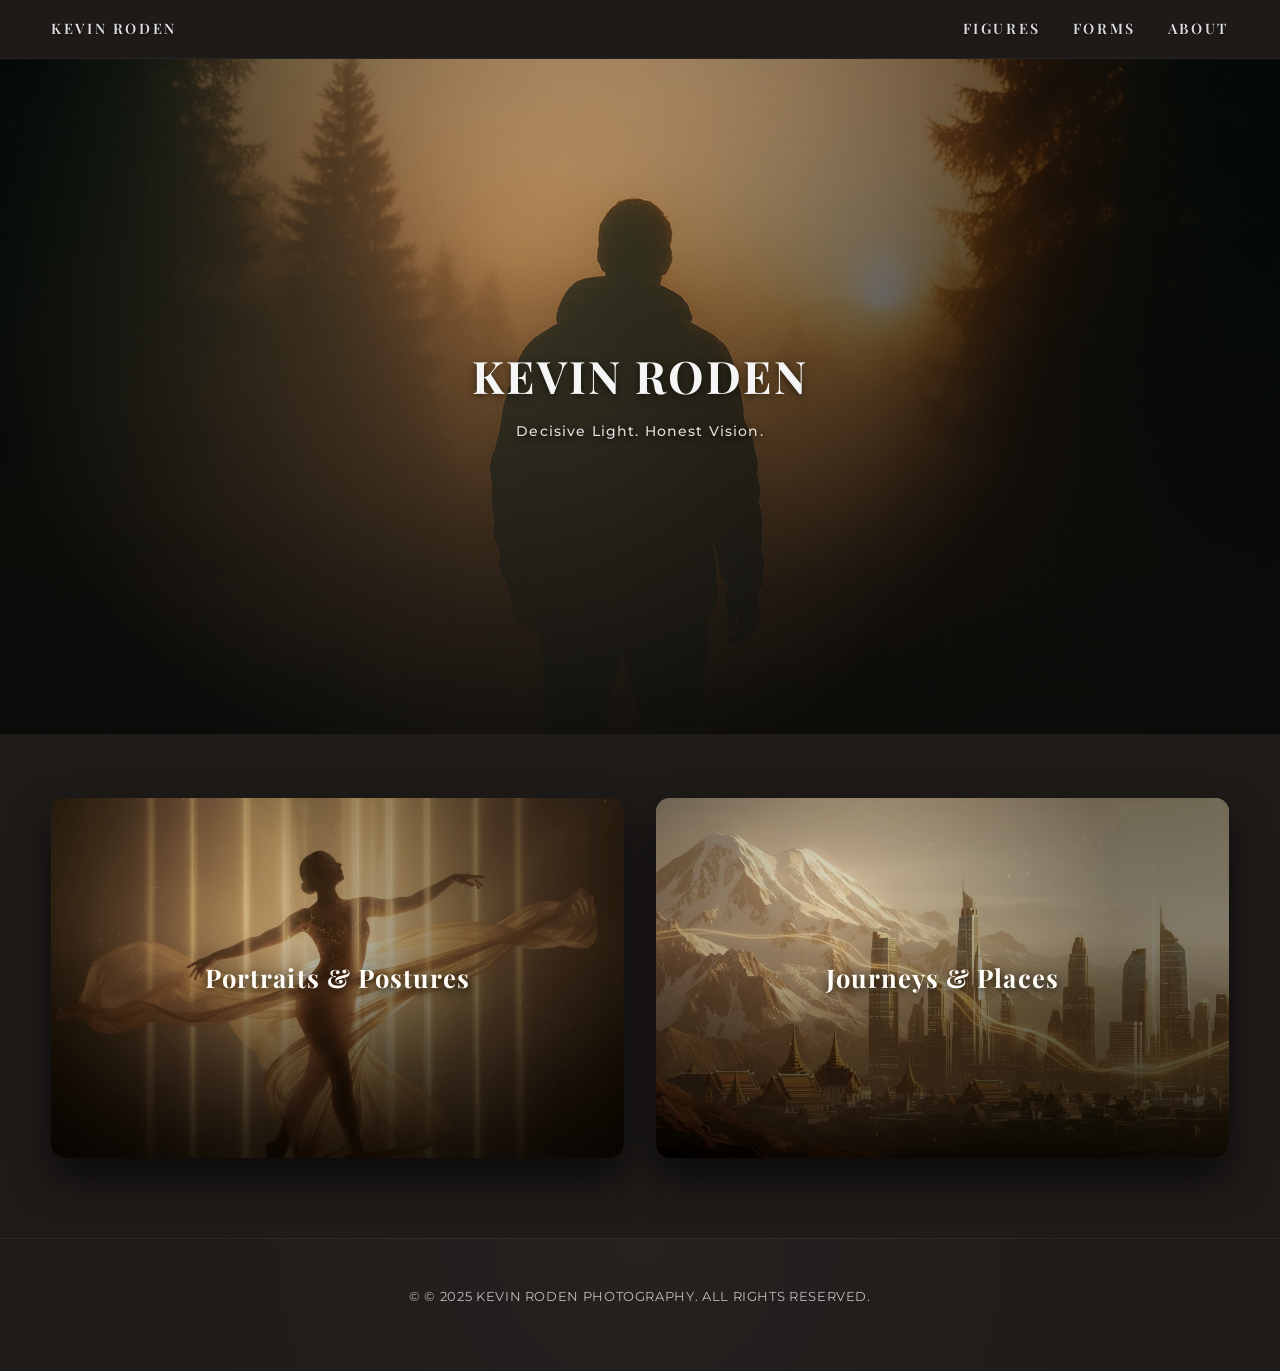
==== index.html @ a3bcec41 "reverted" ====
<!DOCTYPE html>
<html lang="en">
<head>
    <meta charset="UTF-8" />
    <meta name="viewport" content="width=device-width, initial-scale=1.0" />
    <title>Kevin Roden Photography</title>
    <link rel="stylesheet" href="style.css" />
</head>
<body>

    <!-- NAV -->
    <header class="main-nav">
        <div class="nav-logo">
            <a href="index.html">KEVIN RODEN</a>
        </div>
        <nav>
            <ul class="nav-links">
                <li><a href="models.html">Figures</a></li>
                <li><a href="nature.html">Forms</a></li>
                <li><a href="about.html">About</a></li>
            </ul>
        </nav>
    </header>

    <!-- HERO -->
    <section class="hero">
        <div class="hero-overlay"></div>
        <div class="hero-inner">
            <h1 class="hero-name">KEVIN RODEN</h1>
            <p class="hero-tagline">Decisive Light. Honest Vision.</p>
        </div>
    </section>

    <!-- PORTALS -->
    <section class="portals-section">
        <div class="container portals">

            <a href="models.html" class="portal-card" id="portal-models">
                <div class="portal-card-overlay"></div>
                <div class="portal-card-label">
                    <h2>Portraits & Postures</h2>
                </div>
            </a>

            <a href="nature.html" class="portal-card" id="portal-nature">
                <div class="portal-card-overlay"></div>
                <div class="portal-card-label">
                    <h2>Journeys & Places</h2>
                </div>
            </a>

        </div>
    </section>

    <!-- FOOTER -->
    <footer class="main-footer">
        <p>&copy; © 2025 Kevin Roden Photography. All Rights Reserved.</p>
    </footer>

    <script src="script.js"></script>

</body>
</html>
---- style.css ----
/* =============================
   Kevin Roden Portfolio
   Unified Cinematic Style (v5 restored)
   ============================= */

@import url('https://fonts.googleapis.com/css2?family=Playfair+Display:wght@600;700&family=Montserrat:wght@400;500&display=swap');

:root {
  --bg-page: #1e1b19;
  --bg-panel: rgba(30,27,25,0.85);

  --text-main: #f5f5f5;
  --text-dim: #bdbdbd;
  --text-soft: rgba(255,255,255,0.9);

  --accent-warm: #c3a36a;

  --radius-card: 12px;
  --radius-card-lg: 14px;
}

/* RESET */
* {
  margin: 0;
  padding: 0;
  box-sizing: border-box;
}

body {
  background: var(--bg-page);
  color: var(--text-main);
  font-family: 'Montserrat', system-ui, -apple-system, BlinkMacSystemFont, "Segoe UI", Roboto, "Helvetica Neue", Arial, sans-serif;
  line-height: 1.6;
  -webkit-font-smoothing: antialiased;
}

img {
  max-width: 100%;
  display: block;
}

.container {
  max-width: 1300px;
  margin: 0 auto;
  padding: 0 2rem;
}

/* =============================
   HEADER / NAVIGATION
   ============================= */

.main-nav {
  position: sticky;
  top: 0;
  z-index: 200;
  display: flex;
  justify-content: space-between;
  align-items: center;
  padding: 1rem clamp(1.5rem, 4vw, 5%);
  background: var(--bg-panel);
  backdrop-filter: blur(6px);
  border-bottom: 1px solid rgba(255,255,255,0.05);
}

/* shared nav font + hover underline */
.main-nav a {
  font-family: 'Playfair Display', serif;
  font-weight: 600;
  font-size: .9rem;
  letter-spacing: .18em;
  text-transform: uppercase;

  color: var(--text-main);
  text-decoration: none;
  position: relative;
  line-height: 1.2;

  text-shadow: 0 1px 2px rgba(0,0,0,0.6);
  transition: color .3s ease, opacity .3s ease;
}

/* brand */
.nav-logo a {
  opacity: 0.9;
}
.nav-logo a:hover {
  color: var(--accent-warm);
  opacity: 1;
}
.nav-logo a::after {
  content: '';
  position: absolute;
  left: 0;
  right: 0;
  bottom: -6px;
  height: 1px;
  background: var(--accent-warm);
  border-radius: 1px;
  transform: scaleX(0);
  transform-origin: center;
  transition: transform .25s ease;
}
.nav-logo a:hover::after {
  transform: scaleX(1);
}

/* nav links (right side) */
.nav-links {
  display: flex;
  list-style: none;
  gap: 2rem;
}
.nav-links a {
  opacity: 0.9;
}
.nav-links a:hover {
  color: var(--accent-warm);
  opacity: 1;
}
.nav-links a::after {
  content: '';
  position: absolute;
  left: 0;
  right: 0;
  bottom: -6px;
  height: 1px;
  background: var(--accent-warm);
  border-radius: 1px;
  transform: scaleX(0);
  transform-origin: center;
  transition: transform .25s ease;
}
.nav-links a:hover::after {
  transform: scaleX(1);
}

/* =============================
   PAGE HEADER TITLES (MODELS, NATURE, ABOUT)
   ============================= */

.page-header {
  margin-top: 2.5rem;
  margin-bottom: 1.2rem;
  text-align: center;
}

.page-header h1 {
  font-family: 'Playfair Display', serif;
  font-size: clamp(1.5rem, 2vw, 2rem);
  color: var(--text-soft);
  text-shadow: 0 1px 4px rgba(0, 0, 0, 0.6);
  letter-spacing: 0.08em;
  text-transform: uppercase;
  font-weight: 700;
  margin-bottom: 2rem;
  opacity: 0.95;
}

/* =============================
   HERO (front page top section)
   ============================= */

.hero {
  position: relative;
  min-height: 75vh;
  display: flex;
  align-items: center;
  justify-content: center;
  text-align: center;

  background: url('images/hero/hero-background.jpg') center/cover no-repeat;
  background-color: #000;
}

.hero-overlay {
  position: absolute;
  inset: 0;
  background:
    radial-gradient(circle at 40% 30%, rgba(255,200,130,0.18) 0%, rgba(0,0,0,0.55) 60%),
    linear-gradient(to bottom, rgba(0,0,0,0.1) 0%, rgba(30,27,25,0.8) 80%);
}

.hero-inner {
  position: relative;
  max-width: 90%;
  z-index: 2;
  display: flex;
  flex-direction: column;
  align-items: center;
  gap: 1.2rem;
  padding: 2rem;
}

.hero-name {
  font-family: 'Playfair Display', serif;
  font-size: clamp(2.5rem, 3.5vw, 4rem);
  font-weight: 700;
  line-height: 1.15;
  letter-spacing: .05em;
  text-transform: uppercase;
  color: var(--text-main);
  text-shadow: 0 2px 8px rgba(0,0,0,0.6);
}

.hero-tagline {
  font-family: 'Montserrat', system-ui, sans-serif;
  font-size: clamp(.9rem, 1vw, 1.05rem);
  color: rgba(255,255,255,0.85);
  font-weight: 500;
  letter-spacing: .08em;
  text-shadow: 0 2px 6px rgba(0,0,0,0.7);
  line-height: 1.5;
  max-width: 32ch;
  text-align: center;
}

/* =============================
   PORTALS on homepage
   ============================= */

.portals-section {
  padding: 4rem 0 5rem;
  background: var(--bg-page);
}

.portals {
  display: grid;
  grid-template-columns: repeat(auto-fit, minmax(min(500px,100%),1fr));
  gap: 2rem;
  max-width: 1300px;
  margin: 0 auto;
  padding: 0 clamp(1.5rem, 4vw, 5%);
}

.portal-card {
  position: relative;
  border-radius: var(--radius-card-lg);
  min-height: 360px;
  overflow: hidden;

  display: flex;
  align-items: center;
  justify-content: center;

  background-size: cover;
  background-position: center;
  box-shadow: 0 20px 40px rgba(0,0,0,0.6);

  transform-origin: center;
  transition: transform .3s ease, box-shadow .3s ease;
  text-decoration: none;
  color: var(--text-main);
}

.portal-card:hover {
  transform: scale(1.03);
  box-shadow: 0 30px 60px rgba(0,0,0,0.75);
}

.portal-card-overlay {
  position: absolute;
  inset: 0;
  background:
    radial-gradient(circle at 30% 30%, rgba(0,0,0,0) 0%, rgba(0,0,0,0.4) 60%),
    linear-gradient(to top, rgba(0,0,0,0.7) 0%, rgba(0,0,0,0.1) 60%);
  mix-blend-mode: multiply;
  pointer-events: none;
  transition: background .3s ease;
}
.portal-card:hover .portal-card-overlay {
  background:
    radial-gradient(circle at 30% 30%, rgba(0,0,0,0.1) 0%, rgba(0,0,0,0.5) 60%),
    linear-gradient(to top, rgba(0,0,0,0.75) 0%, rgba(0,0,0,0.15) 60%);
}

.portal-card-label {
  position: relative;
  z-index: 2;
  text-align: center;
  padding: 2rem;
  transform: translateY(0);
  transition: transform .3s ease;
}
.portal-card:hover .portal-card-label {
  transform: translateY(-4px);
}
.portal-card-label h2 {
  font-family: 'Playfair Display', serif;
  font-weight: 700;
  font-size: clamp(1.6rem, 2vw, 2.2rem);
  letter-spacing: .04em;
  color: #fff;
  text-shadow: 0 3px 10px rgba(0,0,0,0.8);
  line-height: 1.3;
}

/* specific portal backgrounds (home page cards) */
#portal-models {
  background-image: url('images/portals/portal-models.jpg');
  filter: brightness(0.95) contrast(1.05) sepia(0.08);
}
#portal-nature {
  background-image: url('images/portals/portal-nature.jpg');
  filter: brightness(0.95) contrast(1.05) sepia(0.08);
}

/* =============================
   PORTFOLIO GRID (Models / Nature pages)
   ============================= */

.portfolio-grid {
  display: grid;
  grid-template-columns: repeat(2, 1fr); /* lock 2 columns */
  gap: 2.5rem;
  padding: 0 clamp(1.5rem, 4vw, 5%) 5rem;
  max-width: 1400px;
  margin: 0 auto;
}

.grid-item {
  position: relative;
  aspect-ratio: 4 / 3;
  background-size: cover;
  background-position: center;
  border-radius: var(--radius-card);
  overflow: hidden;

  box-shadow: 0 20px 40px rgba(0,0,0,0.6);
  transition: transform .4s ease, box-shadow .4s ease;
  cursor: pointer;
}
.grid-item:hover {
  transform: scale(1.03);
  box-shadow: 0 30px 60px rgba(0,0,0,0.75);
}

/* bottom gradient overlay for text readability */
.grid-item::after {
  content: "";
  position: absolute;
  inset: 0;
  background: linear-gradient(
    to top,
    rgba(0,0,0,0.75) 0%,
    rgba(0,0,0,0) 65%
  );
  opacity: 0.9;
  transition: opacity .3s ease;
  pointer-events: none;
}
.grid-item:hover::after {
  opacity: 0.7;
}

.grid-item-title {
  position: absolute;
  bottom: 0;
  left: 0;
  width: 100%;
  padding: 1.25rem 1.2rem;
  z-index: 2;
  pointer-events: none;
}

/* main line (name / place) */
.grid-item-title h3 {
  font-family: 'Playfair Display', serif;
  font-weight: 600;
  font-size: 1.15rem;
  line-height: 1.4;
  color: var(--text-soft);
  text-shadow: 0 2px 6px rgba(0,0,0,0.8);
  letter-spacing: .02em;
  margin: 0 0 0.25rem;
}

/* subtitle line */
.grid-item-title h3 span {
  display: block;
  font-family: 'Montserrat', system-ui, sans-serif;
  font-weight: 400;
  font-size: .95rem;
  line-height: 1.4;
  color: rgba(255,255,255,0.9);
  text-shadow: 0 2px 6px rgba(0,0,0,0.8);
  letter-spacing: .02em;
  opacity: 0.9;
}

/* =============================
   ABOUT PAGE LAYOUT
   ============================= */

.about-content {
  display: grid;
  grid-template-columns: 1fr 1fr;
  align-items: flex-start;
  gap: 2rem 3rem;
  max-width: 1100px;
  margin: 0 auto;
  padding: 0 clamp(1.5rem, 4vw, 5%) 3rem;
}

.about-image img {
  width: 100%;
  height: auto;
  border-radius: 10px;
  border: 6px solid rgba(255,255,255,0.05);
  box-shadow: 0 20px 40px rgba(0,0,0,0.7);
  background-color: #2a2725;
  object-fit: cover;
}

.about-text h2 {
  font-family: 'Playfair Display', serif;
  color: var(--accent-warm);
  font-weight: 700;
  margin-bottom: 1rem;
  font-size: clamp(1.8rem, 2vw, 2.3rem);
  text-transform: uppercase;
  letter-spacing: 0.03em;
  text-shadow: 0 2px 6px rgba(0,0,0,0.6);
  line-height: 1.25;
}

.about-text p {
  color: var(--text-dim);
  font-size: 1rem;
  line-height: 1.7;
  max-width: 90%;
  margin-bottom: 1.2rem;
  font-family: 'Montserrat', system-ui, sans-serif;
}

/* =============================
   LIGHTBOX VIEWER
   ============================= */

.lightbox {
  position: fixed;
  inset: 0;
  background: rgba(0,0,0,0.9);
  display: none;
  place-items: center;
  z-index: 1000;
  overflow: hidden;
  user-select: none;
}
.lightbox.open {
  display: grid;
}

.lightbox-close {
  position: absolute;
  top: 20px;
  right: 24px;
  color: #fff;
  font-size: 2.2rem;
  line-height: 1;
  cursor: pointer;
  text-shadow: 0 0 10px rgba(0,0,0,0.8);
  user-select: none;
  z-index: 1100;
  font-family: system-ui, -apple-system, BlinkMacSystemFont, "Segoe UI", Roboto, sans-serif;
}

.lightbox-arrow {
  position: absolute;
  top: 50%;
  transform: translateY(-50%);
  color: #fff;
  background: rgba(0,0,0,0.4);
  padding: 0.5rem 0.75rem;
  border-radius: 6px;
  font-size: 2rem;
  line-height: 1;
  cursor: pointer;
  text-shadow: 0 0 10px rgba(0,0,0,0.8);
  user-select: none;
  z-index: 1100;

  display: flex;
  align-items: center;
  justify-content: center;
  transition: background .2s ease;
}
.lightbox-arrow:hover {
  background: rgba(0,0,0,0.6);
}
.lightbox-arrow-left { left: 20px; }
.lightbox-arrow-right { right: 20px; }
.lightbox-arrow.hidden {
  display: none !important;
}

.lightbox-inner {
  position: relative;
  width: 92vw;
  height: 88vh;
  overflow: hidden;
  border-radius: 8px;
  box-shadow: 0 20px 60px rgba(0,0,0,0.8);
  cursor: zoom-in;
}
.lightbox-inner.zoomed {
  cursor: grab;
}

.lightbox-img {
  width: 100%;
  height: 100%;
  object-fit: contain;
  transform-origin: center center;
  will-change: transform;
  transition: transform .2s ease;
  user-select: none;
  -webkit-user-drag: none;
  pointer-events: none;
}

/* =============================
   FOOTER
   ============================= */

.main-footer {
  text-align: center;
  padding: 3rem 1rem 4rem;
  color: var(--text-dim);
  font-size: .8rem;
  border-top: 1px solid rgba(255,255,255,0.05);
  background:
    radial-gradient(
      circle at 50% 0%,
      rgba(255,255,255,0.03) 0%,
      rgba(0,0,0,0) 70%
    );
  letter-spacing: .05em;
  text-transform: uppercase;
  font-family: 'Montserrat', system-ui, sans-serif;
}

/* =============================
   RESPONSIVE
   ============================= */

@media (max-width: 900px) {

  /* about page becomes single column */
  .about-content {
    grid-template-columns: 1fr;
    text-align: center;
    padding: 2rem 1rem 3rem;
  }

  .about-text p {
    max-width: 100%;
    margin-left: auto;
    margin-right: auto;
  }

  .about-image img {
    max-width: 400px;
    margin: 0 auto;
  }

  /* gallery grid collapses to 1 column */
  .portfolio-grid {
    grid-template-columns: 1fr;
    padding-bottom: 4rem;
  }
}

/* =========================================
   MOBILE NAV REFORMAT FOR VERY NARROW VIEWPORTS
   (iPhone SE, etc.)
   ========================================= */

@media (max-width: 480px) {

  /* The header bar becomes taller and stacks content */
  .main-nav {
    flex-direction: column;
    align-items: center;
    gap: 0.75rem;

    padding: 1rem 1rem 0.75rem;
    text-align: center;
  }

  /* Brand line sits on top, full width, centered */
  .nav-logo a {
    font-size: 0.9rem;           /* slightly smaller */
    letter-spacing: 0.14em;      /* still elegant but tighter */
    line-height: 1.3;
    display: block;
    text-align: center;
  }

  /* The menu links become a horizontal row,
     BUT that row sits under the logo, centered,
     and can wrap to two lines if it's too tight. */
  .nav-links {
    width: 100%;
    flex-wrap: wrap;
    justify-content: center;
    gap: 1rem 1.5rem;    /* row-gap col-gap */
    padding: 0;
    margin: 0;

    border-top: 1px solid rgba(255,255,255,0.08);
    padding-top: 0.75rem;
  }

  .nav-links li {
    list-style: none;
  }

  .nav-links a {
    font-size: 0.8rem;
    letter-spacing: 0.12em;
    line-height: 1.4;
    display: block;
    text-align: center;
    white-space: nowrap;
  }
}

/* =============================
   LIGHTBOX PROTECTION ADD-ONS
   ============================= */

/* Transparent layer above the image:
   - blocks drag
   - blocks right-click on img itself
   - blocks long-press save on mobile */
.protect-layer {
  position: absolute;
  inset: 0;
  background: transparent;
  pointer-events: auto;
  user-select: none;
  /* leave cursor control to .lightbox-inner */
}

/* Credit / ownership message */
.lightbox-credit {
  position: absolute;
  left: 1rem;
  bottom: 1rem;
  font-family: 'Montserrat', system-ui, sans-serif;
  font-size: 0.7rem;
  letter-spacing: 0.08em;
  line-height: 1.4;
  color: rgba(255,255,255,0.6);
  text-shadow: 0 2px 6px rgba(0,0,0,0.8);
  user-select: none;
  pointer-events: none;
}

@media (max-width: 480px) {
  .lightbox-credit {
    font-size: 0.6rem;
    left: 0.75rem;
    bottom: 0.75rem;
  }
}

/* Reinforce interaction lock on the displayed image */
.lightbox-img {
  pointer-events: none;       /* can't click / drag img itself */
  user-select: none;
  -webkit-user-drag: none;
}

/* ============================================
   WATERMARK POSITION / RESPONSIVE CREDIT
   ============================================ */

/* default (landscape / wide) */
.lightbox-credit {
  position: absolute;
  left: 50%;
  bottom: 3%;
  transform: translateX(-50%);
  color: rgba(255,255,255,0.7);
  font-family: 'Montserrat', system-ui, sans-serif;
  font-size: 0.7rem;
  text-transform: uppercase;
  letter-spacing: 0.15em;
  line-height: 1.4;
  text-shadow: 0 2px 8px rgba(0,0,0,0.8);

  pointer-events: none;
  user-select: none;
  white-space: nowrap;
  transition: all 0.3s ease;
  z-index: 1200; /* stay above image */
}

/* tweak size for very small screens */
@media (max-width: 480px) {
  .lightbox-credit {
    font-size: 0.6rem;
    bottom: 4%;
    letter-spacing: 0.12em;
  }
}

/* portrait mode:
   we add .portrait dynamically via JS to BOTH the img and the credit.
   When .portrait is present on .lightbox-credit, we center it vertically.
*/
.lightbox-credit.portrait {
  /* portrait uses the same placement as default */
  bottom: 3%;
  top: auto;
  transform: translateX(-50%);
}
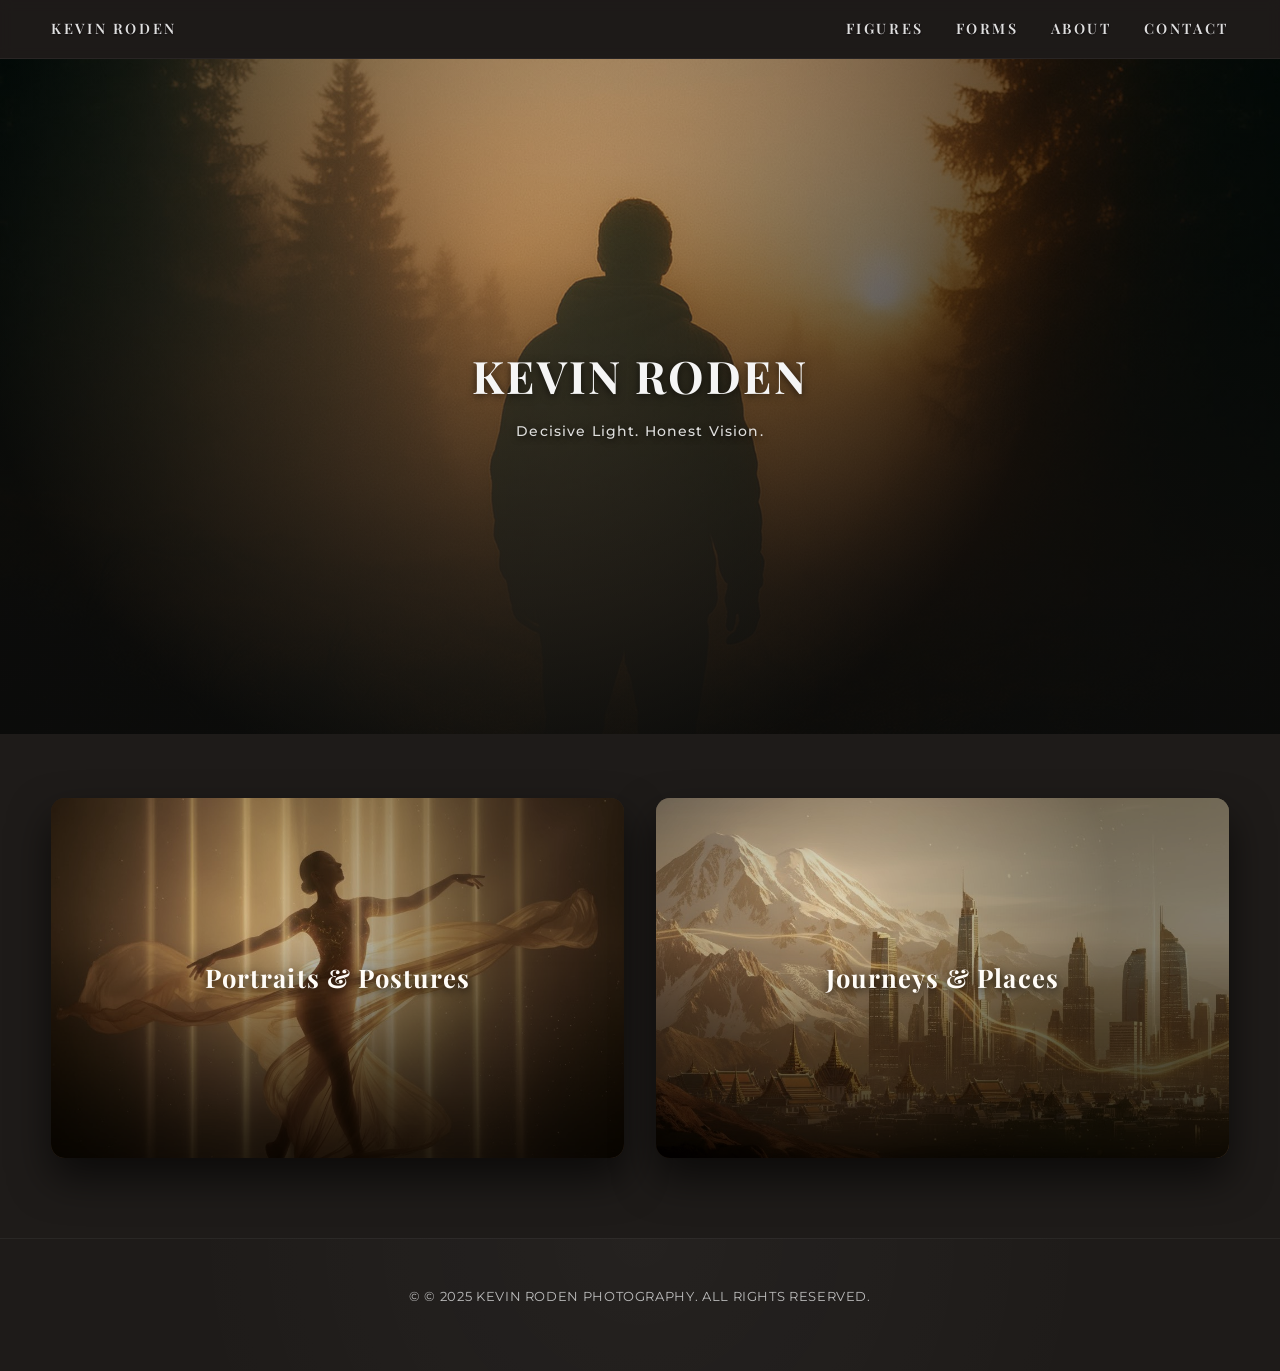
==== commit 2d49e401: "contact page added" ====
--- a/index.html
+++ b/index.html
@@ -4,25 +4,25 @@
     <meta charset="UTF-8" />
     <meta name="viewport" content="width=device-width, initial-scale=1.0" />
     <title>Kevin Roden Photography</title>
+    <link rel="shortcut icon" href="favicon.ico" type="image/x-icon">
     <link rel="stylesheet" href="style.css" />
 </head>
 <body>
 
-    <!-- NAV -->
     <header class="main-nav">
         <div class="nav-logo">
-            <a href="index.html">KEVIN RODEN</a>
+            <a href="index.html" class="nav-link-style">KEVIN RODEN</a>
         </div>
         <nav>
             <ul class="nav-links">
-                <li><a href="models.html">Figures</a></li>
-                <li><a href="nature.html">Forms</a></li>
-                <li><a href="about.html">About</a></li>
+                <li><a href="gallery.html?page=figures" class="nav-link-style">Figures</a></li>
+                <li><a href="gallery.html?page=forms" class="nav-link-style">Forms</a></li>
+                <li><a href="about.html" class="nav-link-style">About</a></li>
+                <li><a href="contact.html" class="nav-link-style">Contact</a></li>
             </ul>
         </nav>
     </header>
 
-    <!-- HERO -->
     <section class="hero">
         <div class="hero-overlay"></div>
         <div class="hero-inner">
@@ -31,18 +31,17 @@
         </div>
     </section>
 
-    <!-- PORTALS -->
     <section class="portals-section">
         <div class="container portals">
 
-            <a href="models.html" class="portal-card" id="portal-models">
+            <a href="gallery.html?page=figures" class="portal-card" id="portal-models">
                 <div class="portal-card-overlay"></div>
                 <div class="portal-card-label">
                     <h2>Portraits & Postures</h2>
                 </div>
             </a>
 
-            <a href="nature.html" class="portal-card" id="portal-nature">
+            <a href="gallery.html?page=forms" class="portal-card" id="portal-nature">
                 <div class="portal-card-overlay"></div>
                 <div class="portal-card-label">
                     <h2>Journeys & Places</h2>
@@ -52,12 +51,10 @@
         </div>
     </section>
 
-    <!-- FOOTER -->
     <footer class="main-footer">
         <p>&copy; © 2025 Kevin Roden Photography. All Rights Reserved.</p>
     </footer>
 
-    <script src="script.js"></script>
-
+    <script src="lightbox-core.js" defer></script>
 </body>
 </html>
--- a/style.css
+++ b/style.css
@@ -62,77 +62,16 @@
   border-bottom: 1px solid rgba(255,255,255,0.05);
 }
 
-/* shared nav font + hover underline */
-.main-nav a {
-  font-family: 'Playfair Display', serif;
-  font-weight: 600;
-  font-size: .9rem;
-  letter-spacing: .18em;
-  text-transform: uppercase;
-
-  color: var(--text-main);
-  text-decoration: none;
-  position: relative;
-  line-height: 1.2;
-
-  text-shadow: 0 1px 2px rgba(0,0,0,0.6);
-  transition: color .3s ease, opacity .3s ease;
-}
-
-/* brand */
-.nav-logo a {
-  opacity: 0.9;
-}
-.nav-logo a:hover {
-  color: var(--accent-warm);
-  opacity: 1;
-}
-.nav-logo a::after {
-  content: '';
-  position: absolute;
-  left: 0;
-  right: 0;
-  bottom: -6px;
-  height: 1px;
-  background: var(--accent-warm);
-  border-radius: 1px;
-  transform: scaleX(0);
-  transform-origin: center;
-  transition: transform .25s ease;
-}
-.nav-logo a:hover::after {
-  transform: scaleX(1);
-}
-
-/* nav links (right side) */
+/* Structural rules for nav links */
 .nav-links {
   display: flex;
   list-style: none;
   gap: 2rem;
 }
-.nav-links a {
-  opacity: 0.9;
-}
-.nav-links a:hover {
-  color: var(--accent-warm);
-  opacity: 1;
-}
-.nav-links a::after {
-  content: '';
-  position: absolute;
-  left: 0;
-  right: 0;
-  bottom: -6px;
-  height: 1px;
-  background: var(--accent-warm);
-  border-radius: 1px;
-  transform: scaleX(0);
-  transform-origin: center;
-  transition: transform .25s ease;
-}
-.nav-links a:hover::after {
-  transform: scaleX(1);
-}
+
+/* All link styles are now controlled by 
+   .nav-link-style at the bottom of this file.
+*/
 
 /* =============================
    PAGE HEADER TITLES (MODELS, NATURE, ABOUT)
@@ -328,6 +267,9 @@
   box-shadow: 0 20px 40px rgba(0,0,0,0.6);
   transition: transform .4s ease, box-shadow .4s ease;
   cursor: pointer;
+  opacity: 0; /* Start hidden */
+  animation: fadeIn 0.6s ease forwards;
+  animation-delay: 0.1s;
 }
 .grid-item:hover {
   transform: scale(1.03);
@@ -430,6 +372,89 @@
   max-width: 90%;
   margin-bottom: 1.2rem;
   font-family: 'Montserrat', system-ui, sans-serif;
+}
+
+/* =============================
+   CONTACT PAGE & LINKS
+   ============================= */
+
+/* Style for the "please get in touch" link on the About page */
+.contact-link {
+  color: var(--accent-warm);
+  text-decoration: none;
+  font-weight: 500;
+  border-bottom: 1px solid var(--accent-warm);
+  transition: all .3s ease;
+}
+
+.contact-link:hover {
+  background: var(--accent-warm);
+  color: var(--bg-page);
+  border-bottom-color: transparent;
+  padding: 0.1rem 0.25rem;
+  border-radius: 4px;
+}
+
+.contact-form-container {
+  max-width: 700px; /* Constrain form width */
+  margin: 0 auto;
+  padding: 0 1rem 5rem;
+}
+
+.contact-intro {
+  text-align: center;
+  color: var(--text-dim);
+  font-size: 1rem;
+  line-height: 1.7;
+  margin-bottom: 2rem;
+}
+
+.form-group {
+  margin-bottom: 1.5rem;
+}
+
+.form-group label {
+  display: block;
+  font-family: 'Playfair Display', serif;
+  font-weight: 600;
+  font-size: .9rem;
+  letter-spacing: .18em;
+  text-transform: uppercase;
+  color: var(--text-dim);
+  margin-bottom: 0.5rem;
+  opacity: 0.9;
+}
+
+.form-group input,
+.form-group textarea {
+  width: 100%;
+  padding: 0.75rem 1rem;
+  border: 1px solid rgba(255,255,255,0.15);
+  background: rgba(0,0,0,0.2);
+  border-radius: 6px;
+  
+  font-family: 'Montserrat', system-ui, sans-serif;
+  font-size: 1rem;
+  color: var(--text-main);
+  transition: all .3s ease;
+}
+
+.form-group input:focus,
+.form-group textarea:focus {
+  outline: none;
+  border-color: var(--accent-warm);
+  background: var(--bg-page);
+  box-shadow: 0 0 15px rgba(195, 163, 106, 0.2);
+}
+
+.form-group textarea {
+  resize: vertical; /* Allow vertical resize only */
+}
+
+/* Center the submit button */
+.form-group-submit {
+  text-align: center;
+  margin-top: 2rem;
 }
 
 /* =============================
@@ -716,3 +741,150 @@
   top: auto;
   transform: translateX(-50%);
 }
+
+/* =============================
+   LOAD MORE BUTTON (Container only)
+   ============================= */
+
+.load-more-container {
+  text-align: center;
+  padding: 1rem 0 5rem; /* Container still provides spacing */
+}
+
+/* Button is styled by .nav-link-style 
+*/
+
+
+/* =============================
+   ANIMATIONS
+   ============================= */
+
+@keyframes fadeIn {
+  from {
+    opacity: 0;
+    transform: translateY(15px); /* Start slightly lower */
+  }
+  to {
+    opacity: 1;
+    transform: translateY(0);
+  }
+}
+
+/* =============================
+   GRID LOADER
+   ============================= */
+.grid-loader {
+  text-align: center;
+  /* Make sure it spans both columns */
+  grid-column: 1 / -1; 
+  
+  font-family: 'Playfair Display', serif;
+  font-weight: 600;
+  font-size: .9rem;
+  letter-spacing: .18em;
+  text-transform: uppercase;
+  color: var(--text-dim);
+  opacity: 0.8;
+  
+  /* --- REVISED FIX FOR JUMP --- */
+  min-height: 70vh;
+  display: grid;
+  place-items: center;
+}
+
+/* =============================
+   REUSABLE NAVIGATION LINK STYLE
+   ============================= */
+
+.nav-link-style {
+  /* --- Base font and layout --- */
+  font-family: 'Playfair Display', serif;
+  font-weight: 600;
+  font-size: .9rem;
+  letter-spacing: .18em;
+  text-transform: uppercase;
+  color: var(--text-main);
+  text-decoration: none;
+  position: relative;
+  line-height: 1.2;
+  text-shadow: 0 1px 2px rgba(0,0,0,0.6);
+  opacity: 0.9;
+  
+  /* --- Resets for <button> elements --- */
+  background: transparent;
+  border: none;
+  cursor: pointer;
+  padding: 0; /* Base padding reset */
+  
+  /* --- Transitions --- */
+  transition: color .3s ease, opacity .3s ease;
+}
+
+/* --- Underline --- */
+.nav-link-style::after {
+  content: '';
+  position: absolute;
+  left: 0;
+  right: 0;
+  bottom: -6px; /* Sits 6px below the text */
+  height: 1px;
+  background: var(--accent-warm);
+  border-radius: 1px;
+  transform: scaleX(0);
+  transform-origin: center;
+  transition: transform .25s ease;
+}
+
+/* --- Hover State --- */
+.nav-link-style:hover {
+  color: var(--accent-warm);
+  opacity: 1;
+}
+
+/* --- Underline on Hover --- */
+.nav-link-style:hover::after {
+  transform: scaleX(1);
+}
+
+/* --- Disabled State (for "Loading...") --- */
+.nav-link-style:disabled {
+  color: #555;
+  opacity: 0.5;
+  cursor: wait;
+}
+.nav-link-style:disabled:hover {
+  color: #555;
+  opacity: 0.5;
+}
+.nav-link-style:disabled:hover::after {
+  transform: scaleX(0); /* No underline on disabled hover */
+}
+/* =============================
+   SUCCESS PAGE (Thank You)
+   ============================= */
+.success-message {
+  max-width: 600px;
+  margin: 0 auto;
+  padding: 0 1rem 5rem;
+  text-align: center;
+}
+
+.success-message p {
+  color: var(--text-dim);
+  font-size: 1.1rem;
+  line-height: 1.7;
+  margin-bottom: 1.2rem;
+  font-family: 'Montserrat', system-ui, sans-serif;
+}
+
+.success-message .redirect-notice {
+  font-size: 0.9rem;
+  opacity: 0.7;
+  margin-top: 2rem;
+  margin-bottom: 1rem;
+}
+
+/* We can reuse the .contact-link style from the About page */
+.success-message .contact-link {
+  font-size: 1rem;
+}
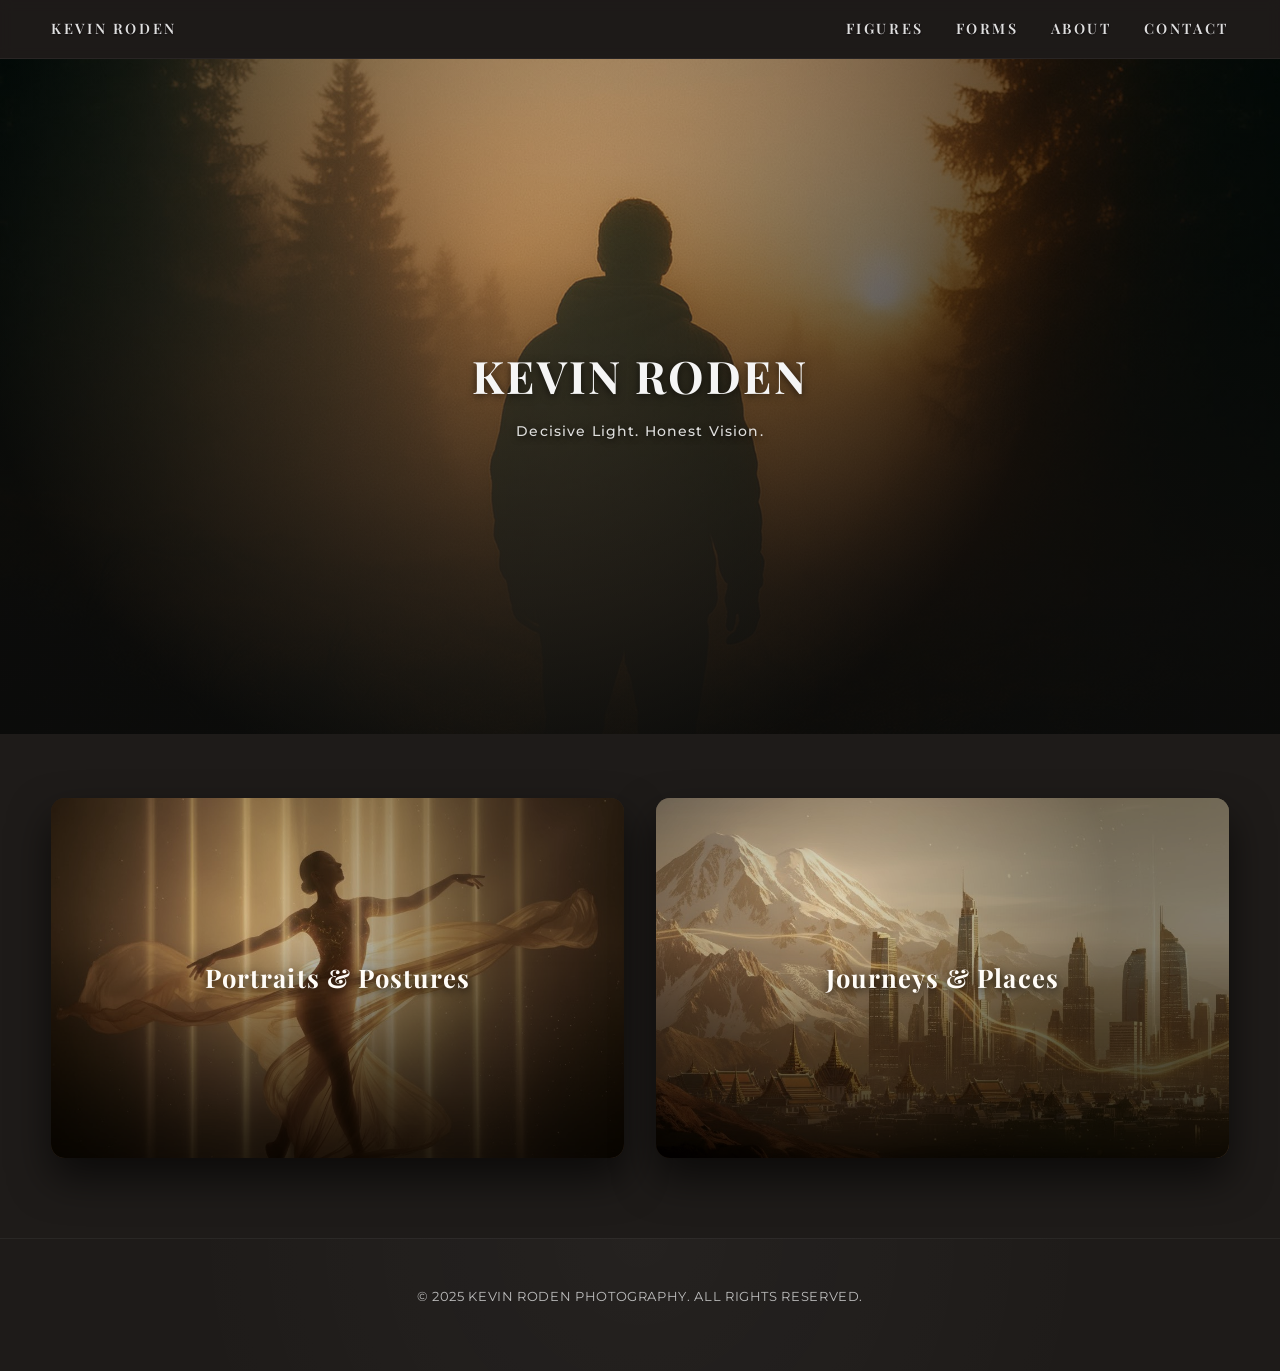
==== commit 80d3668e: "minor improvements" ====
--- a/index.html
+++ b/index.html
@@ -52,7 +52,7 @@
     </section>
 
     <footer class="main-footer">
-        <p>&copy; © 2025 Kevin Roden Photography. All Rights Reserved.</p>
+        <p>© 2025 Kevin Roden Photography. All Rights Reserved.</p>
     </footer>
 
     <script src="lightbox-core.js" defer></script>
--- a/style.css
+++ b/style.css
@@ -380,21 +380,21 @@
 
 /* Style for the "please get in touch" link on the About page */
 .contact-link {
-  color: var(--accent-warm);
+  /* Use the main (brighter) text color to stand out */
+  color: var(--text-main);
   text-decoration: none;
   font-weight: 500;
+  
+  /* Have the underline "appear" on hover */
+  border-bottom: 1px solid transparent;
+  transition: all .3s ease;
+}
+
+.contact-link:hover {
+  /* On hover, match the navigation link style */
+  color: var(--accent-warm);
   border-bottom: 1px solid var(--accent-warm);
-  transition: all .3s ease;
-}
-
-.contact-link:hover {
-  background: var(--accent-warm);
-  color: var(--bg-page);
-  border-bottom-color: transparent;
-  padding: 0.1rem 0.25rem;
-  border-radius: 4px;
-}
-
+}
 .contact-form-container {
   max-width: 700px; /* Constrain form width */
   margin: 0 auto;
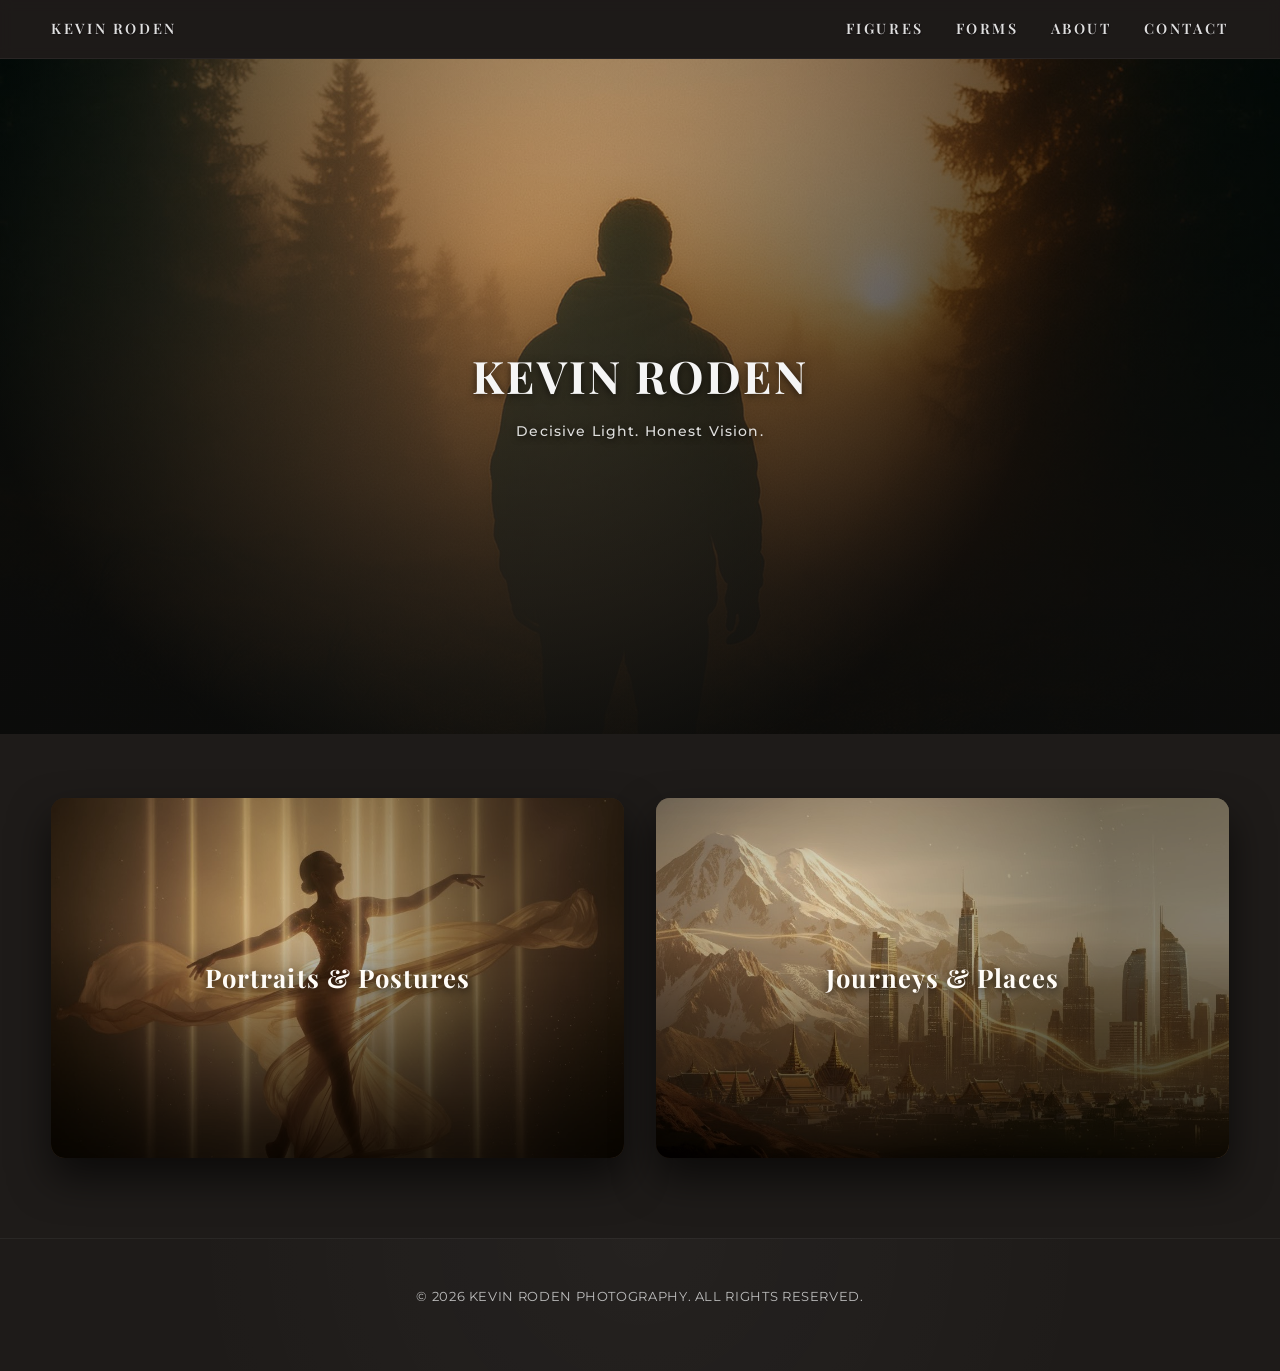
==== commit ce4d6190: "Fix lightbox typo, gallery empty state; clean up - lightbox-core.js: enterFitKexde() -> enterFitMode" ====
--- a/index.html
+++ b/index.html
@@ -52,7 +52,7 @@
     </section>
 
     <footer class="main-footer">
-        <p>© 2025 Kevin Roden Photography. All Rights Reserved.</p>
+        <p>© 2026 Kevin Roden Photography. All Rights Reserved.</p>
     </footer>
 
     <script src="lightbox-core.js" defer></script>
